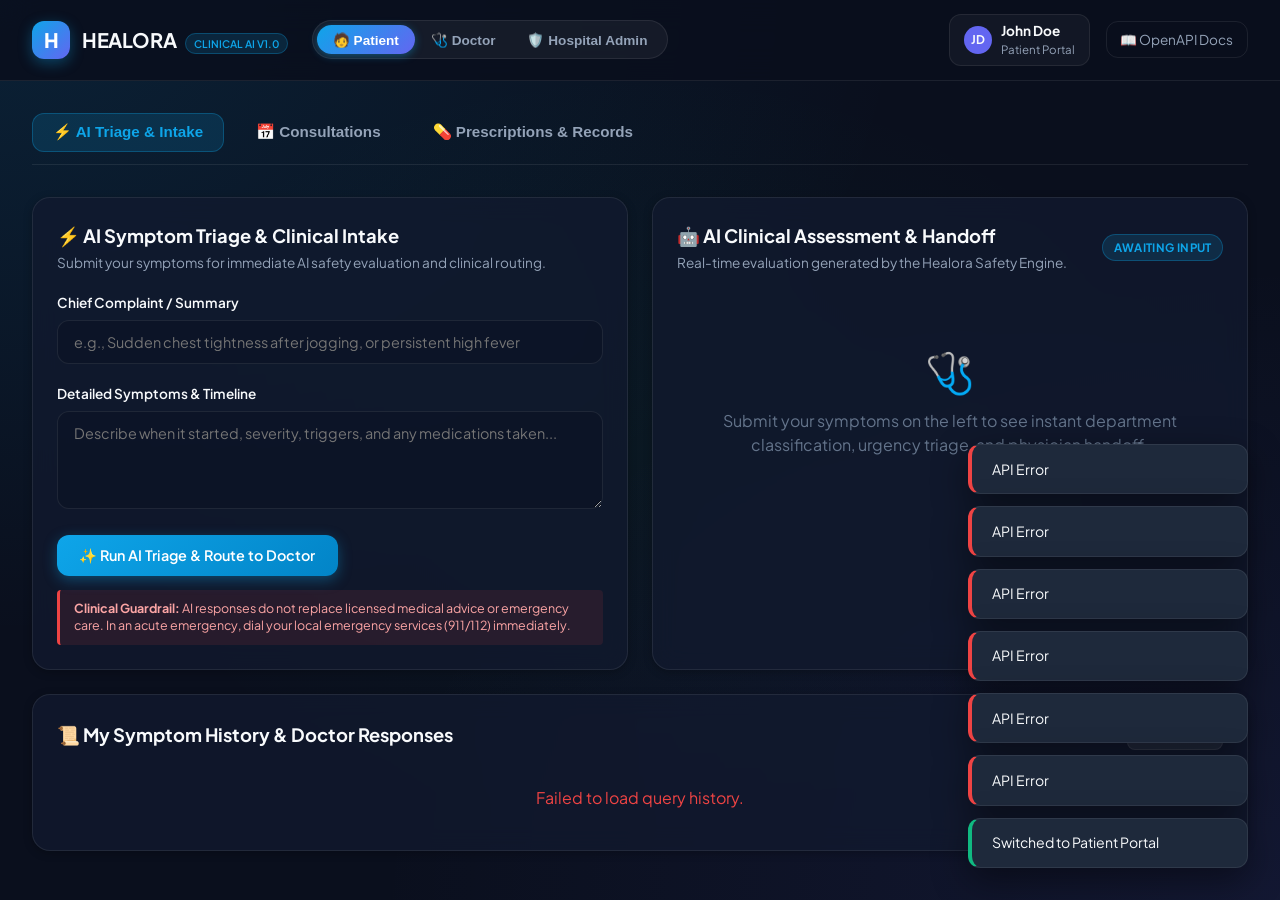
==== static/index.html @ 29dbfda2 "feat: complete Healora smart hospital platform with interactive web portal and test suite" ====
<!DOCTYPE html>
<html lang="en">
<head>
  <meta charset="UTF-8">
  <meta name="viewport" content="width=device-width, initial-scale=1.0">
  <title>HEALORA - Smart Hospital Communication & AI Clinical Workflows</title>
  <meta name="description" content="AI-assisted triage, doctor-in-the-loop workflows, appointments, and hospital communication platform.">
  
  <!-- Google Fonts -->
  <link rel="preconnect" href="https://fonts.googleapis.com">
  <link rel="preconnect" href="https://fonts.gstatic.com" crossorigin>
  <link href="https://fonts.googleapis.com/css2?family=Plus+Jakarta+Sans:wght@400;500;600;700;800&display=swap" rel="stylesheet">
  
  <link rel="stylesheet" href="/static/css/styles.css">
</head>
<body>

  <!-- Top Header Navigation -->
  <header class="app-header">
    <div style="display: flex; align-items: center; gap: 1.5rem;">
      <a href="/" class="brand" id="brand-logo">
        <div class="brand-icon">H</div>
        <div>
          <span class="brand-title">HEALORA</span>
          <span class="brand-badge">Clinical AI v1.0</span>
        </div>
      </a>
      
      <!-- Role Persona Switcher -->
      <div class="role-pills" id="role-selector-bar">
        <button class="role-pill active" id="btn-role-patient" onclick="switchPersona('PATIENT')">
          <span>🧑 Patient</span>
        </button>
        <button class="role-pill" id="btn-role-doctor" onclick="switchPersona('DOCTOR')">
          <span>🩺 Doctor</span>
        </button>
        <button class="role-pill" id="btn-role-admin" onclick="switchPersona('ADMIN')">
          <span>🛡️ Hospital Admin</span>
        </button>
      </div>
    </div>

    <div class="header-actions">
      <div class="user-badge" id="current-user-badge">
        <div class="user-avatar" id="user-avatar-initials">JD</div>
        <div>
          <div style="font-weight: 700; font-size: 0.85rem;" id="user-display-name">John Doe</div>
          <div style="font-size: 0.72rem; color: var(--text-muted);" id="user-display-role">Patient Portal</div>
        </div>
      </div>
      
      <a href="/docs" target="_blank" class="api-link" id="link-swagger-docs" title="Interactive Swagger API Documentation">
        <span>📖 OpenAPI Docs</span>
      </a>
    </div>
  </header>

  <!-- Main Container -->
  <main class="app-container">
    
    <!-- Navigation Tabs per Persona -->
    <nav class="portal-tabs" id="portal-tab-bar">
      <!-- Injected dynamically by JS -->
    </nav>

    <!-- ==================== VIEW 1: PATIENT PORTAL ==================== -->
    <section id="view-patient-portal">
      
      <!-- Tab Content: AI Triage & Symptom Checker -->
      <div id="patient-tab-triage" class="tab-pane">
        <div class="grid-2">
          
          <!-- Submit Symptom Query -->
          <div class="card">
            <div class="card-header">
              <div>
                <h2 class="card-title" id="triage-form-title">⚡ AI Symptom Triage & Clinical Intake</h2>
                <p class="card-subtitle">Submit your symptoms for immediate AI safety evaluation and clinical routing.</p>
              </div>
            </div>

            <form id="form-patient-triage" onsubmit="handleTriageSubmit(event)">
              <div class="form-group">
                <label class="form-label" for="input-query-title">Chief Complaint / Summary</label>
                <input type="text" id="input-query-title" class="form-input" placeholder="e.g., Sudden chest tightness after jogging, or persistent high fever" required>
              </div>

              <div class="form-group">
                <label class="form-label" for="input-query-desc">Detailed Symptoms & Timeline</label>
                <textarea id="input-query-desc" class="form-textarea" rows="4" placeholder="Describe when it started, severity, triggers, and any medications taken..." required></textarea>
              </div>

              <div style="display: flex; gap: 1rem; align-items: center; margin-top: 1rem;">
                <button type="submit" class="btn btn-primary" id="btn-submit-triage">
                  <span>✨ Run AI Triage & Route to Doctor</span>
                </button>
                <span id="triage-spinner" style="display: none; font-size: 0.85rem; color: var(--primary);">Analyzing symptoms...</span>
              </div>
            </form>

            <div class="disclaimer-banner">
              <strong>Clinical Guardrail:</strong> AI responses do not replace licensed medical advice or emergency care. In an acute emergency, dial your local emergency services (911/112) immediately.
            </div>
          </div>

          <!-- Live AI Assessment Card -->
          <div class="card" id="card-ai-assessment">
            <div class="card-header">
              <div>
                <h2 class="card-title">🤖 AI Clinical Assessment & Handoff</h2>
                <p class="card-subtitle">Real-time evaluation generated by the Healora Safety Engine.</p>
              </div>
              <span id="triage-urgency-badge" class="badge badge-medium">Awaiting Input</span>
            </div>

            <div id="ai-assessment-placeholder" style="text-align: center; padding: 3rem 1rem; color: var(--text-dim);">
              <div style="font-size: 2.5rem; margin-bottom: 0.5rem;">🩺</div>
              <p>Submit your symptoms on the left to see instant department classification, urgency triage, and physician handoff.</p>
            </div>

            <div id="ai-assessment-result" style="display: none;">
              <div class="ai-triage-box">
                <div class="ai-triage-header">
                  <div class="ai-tag">
                    <span>🛡️ AI Safety Protocol Verified</span>
                  </div>
                  <div id="routed-dept-pill" class="badge badge-medium">General Medicine</div>
                </div>
                <div class="ai-summary-content" id="ai-structured-summary"></div>
              </div>

              <div style="margin-top: 1.25rem;">
                <h4 style="font-size: 0.9rem; margin-bottom: 0.5rem; color: var(--text-muted);">Assigned Clinical Care Team:</h4>
                <div style="display: flex; align-items: center; gap: 0.75rem; background: rgba(255,255,255,0.03); padding: 0.75rem; border-radius: var(--radius-md); border: 1px solid var(--border-subtle);">
                  <div class="user-avatar" style="background: var(--primary);">DR</div>
                  <div>
                    <div style="font-weight: 700; font-size: 0.9rem;" id="assigned-doctor-name">Dr. Sarah Lin (Cardiology)</div>
                    <div style="font-size: 0.75rem; color: var(--emerald);">● Status: Triage Ticket Created & Assigned</div>
                  </div>
                </div>
              </div>
            </div>

          </div>

        </div>

        <!-- Previous Queries Stream -->
        <div class="card" style="margin-top: 1.5rem;">
          <div class="card-header">
            <h3 class="card-title">📜 My Symptom History & Doctor Responses</h3>
            <button class="btn btn-secondary btn-sm" onclick="loadPatientQueries()">🔄 Refresh</button>
          </div>
          <div class="stream-list" id="patient-queries-list">
            <div style="color: var(--text-dim); text-align: center; padding: 2rem;">Loading query history...</div>
          </div>
        </div>

      </div>

      <!-- Tab Content: Appointment Booking -->
      <div id="patient-tab-appointments" class="tab-pane" style="display: none;">
        <div class="grid-2">
          
          <!-- Book Appointment Form -->
          <div class="card">
            <div class="card-header">
              <div>
                <h2 class="card-title">📅 Schedule Consultation</h2>
                <p class="card-subtitle">Book verified clinical time with specialist doctors.</p>
              </div>
            </div>

            <form id="form-book-appointment" onsubmit="handleBookAppointment(event)">
              <div class="form-group">
                <label class="form-label" for="select-doctor">Select Specialist Doctor</label>
                <select id="select-doctor" class="form-select" required onchange="loadDoctorSlots()">
                  <option value="">Select Doctor...</option>
                </select>
              </div>

              <div class="form-group">
                <label class="form-label" for="input-appt-date">Appointment Date</label>
                <input type="date" id="input-appt-date" class="form-input" required onchange="loadDoctorSlots()">
              </div>

              <div class="form-group">
                <label class="form-label" for="select-slot">Available Time Slot</label>
                <select id="select-slot" class="form-select" required>
                  <option value="">Choose a date & doctor first</option>
                </select>
              </div>

              <div class="form-group">
                <label class="form-label" for="input-appt-reason">Reason for Visit</label>
                <input type="text" id="input-appt-reason" class="form-input" placeholder="e.g., Annual cardiology review or follow-up" required>
              </div>

              <button type="submit" class="btn btn-primary btn-block" id="btn-submit-appointment">
                <span>Confirm Appointment Booking</span>
              </button>
            </form>
          </div>

          <!-- Existing Appointments List -->
          <div class="card">
            <div class="card-header">
              <div>
                <h3 class="card-title">🗓️ Upcoming & Past Appointments</h3>
                <p class="card-subtitle">Real-time status tracking and conflict protection.</p>
              </div>
              <button class="btn btn-secondary btn-sm" onclick="loadAppointments()">🔄 Refresh</button>
            </div>
            <div class="stream-list" id="patient-appointments-list">
              <div style="color: var(--text-dim); text-align: center; padding: 2rem;">Loading appointments...</div>
            </div>
          </div>

        </div>
      </div>

      <!-- Tab Content: Prescriptions & Records -->
      <div id="patient-tab-records" class="tab-pane" style="display: none;">
        <div class="grid-2">
          
          <!-- Active Prescriptions -->
          <div class="card">
            <div class="card-header">
              <h3 class="card-title">💊 Active Prescriptions</h3>
              <button class="btn btn-secondary btn-sm" onclick="loadPatientPrescriptions()">🔄 Refresh</button>
            </div>
            <div class="stream-list" id="patient-prescriptions-list">
              <div style="color: var(--text-dim); text-align: center; padding: 2rem;">Loading prescriptions...</div>
            </div>
          </div>

          <!-- Medical Documents -->
          <div class="card">
            <div class="card-header">
              <div>
                <h3 class="card-title">📁 Medical Records & Lab Uploads</h3>
                <p class="card-subtitle">Encrypted health record repository.</p>
              </div>
            </div>
            
            <form id="form-upload-record" onsubmit="handleUploadRecord(event)" style="margin-bottom: 1.5rem;">
              <div class="form-group">
                <label class="form-label" for="input-record-title">Document Title</label>
                <input type="text" id="input-record-title" class="form-input" placeholder="e.g., Resting ECG Scan or Blood Report" required>
              </div>
              <div class="form-group">
                <label class="form-label" for="select-record-type">Record Category</label>
                <select id="select-record-type" class="form-select">
                  <option value="LAB_REPORT">Lab Report</option>
                  <option value="IMAGING">Imaging / X-Ray / Scan</option>
                  <option value="DISCHARGE_SUMMARY">Discharge Summary</option>
                  <option value="OTHER">Other Health Document</option>
                </select>
              </div>
              <div class="form-group">
                <label class="form-label" for="input-record-file">Select File (PDF, PNG, JPG)</label>
                <input type="file" id="input-record-file" class="form-input" required>
              </div>
              <button type="submit" class="btn btn-secondary btn-block" id="btn-upload-record">
                <span>⬆️ Upload Document</span>
              </button>
            </form>

            <div class="stream-list" id="patient-records-list">
              <div style="color: var(--text-dim); text-align: center; padding: 1rem;">No uploaded documents yet.</div>
            </div>
          </div>

        </div>
      </div>

    </section>

    <!-- ==================== VIEW 2: DOCTOR CLINICAL PORTAL ==================== -->
    <section id="view-doctor-portal" style="display: none;">
      
      <!-- Doctor Triage & Clinical Decisions -->
      <div id="doctor-tab-inbox" class="tab-pane">
        <div class="grid-2">
          
          <!-- Incoming Patient Queries Queue -->
          <div class="card">
            <div class="card-header">
              <div>
                <h2 class="card-title">📥 Clinical Triage Inbox</h2>
                <p class="card-subtitle">Patient queries auto-routed by the AI safety agent.</p>
              </div>
              <button class="btn btn-secondary btn-sm" onclick="loadDoctorInbox()">🔄 Refresh</button>
            </div>
            <div class="stream-list" id="doctor-inbox-list">
              <div style="color: var(--text-dim); text-align: center; padding: 2rem;">Loading triage queue...</div>
            </div>
          </div>

          <!-- Doctor Clinical Reply & Advice Form -->
          <div class="card" id="card-doctor-reply">
            <div class="card-header">
              <div>
                <h3 class="card-title">🩺 Doctor-in-the-Loop Clinical Response</h3>
                <p class="card-subtitle">Review AI structured summary and issue verified clinical guidance.</p>
              </div>
            </div>

            <div id="doctor-selected-query-info" style="margin-bottom: 1rem; background: rgba(255,255,255,0.03); padding: 1rem; border-radius: var(--radius-md); border: 1px solid var(--border-subtle);">
              <div style="color: var(--text-dim); font-size: 0.85rem;">Select a query from the left queue to respond.</div>
            </div>

            <form id="form-doctor-response" onsubmit="handleDoctorResponseSubmit(event)" style="display: none;">
              <input type="hidden" id="reply-query-id">

              <div class="form-group">
                <label class="form-label" for="input-doctor-reply-text">Physician Clinical Advice</label>
                <textarea id="input-doctor-reply-text" class="form-textarea" rows="4" placeholder="Enter clinical assessment, guidance, and warnings..." required></textarea>
              </div>

              <div class="form-group">
                <label class="form-label" for="input-doctor-recommendations">Recommendations & Next Steps</label>
                <input type="text" id="input-doctor-recommendations" class="form-input" placeholder="e.g., Avoid cardio exercises, monitor BP twice daily">
              </div>

              <button type="submit" class="btn btn-primary btn-block" id="btn-submit-doctor-reply">
                <span>✅ Sign & Send Verified Clinical Response</span>
              </button>
            </form>
          </div>

        </div>
      </div>

      <!-- Doctor Schedule Tab -->
      <div id="doctor-tab-schedule" class="tab-pane" style="display: none;">
        <div class="card">
          <div class="card-header">
            <div>
              <h2 class="card-title">🗓️ Clinical Appointment Schedule</h2>
              <p class="card-subtitle">Manage consultations, mark completed, or update notes.</p>
            </div>
            <button class="btn btn-secondary btn-sm" onclick="loadDoctorSchedule()">🔄 Refresh</button>
          </div>
          <div class="stream-list" id="doctor-schedule-list">
            <div style="color: var(--text-dim); text-align: center; padding: 2rem;">Loading schedule...</div>
          </div>
        </div>
      </div>

      <!-- Doctor Prescribe Tab -->
      <div id="doctor-tab-prescribe" class="tab-pane" style="display: none;">
        <div class="card" style="max-width: 800px; margin: 0 auto;">
          <div class="card-header">
            <div>
              <h2 class="card-title">✍️ Issue Digital Prescription</h2>
              <p class="card-subtitle">Create structured pharmacy prescription for a patient.</p>
            </div>
          </div>

          <form id="form-create-prescription" onsubmit="handleCreatePrescription(event)">
            <div class="grid-2">
              <div class="form-group">
                <label class="form-label" for="prescribe-patient-id">Patient Profile ID</label>
                <input type="number" id="prescribe-patient-id" class="form-input" value="1" required>
              </div>
              <div class="form-group">
                <label class="form-label" for="prescribe-diagnosis">Clinical Diagnosis</label>
                <input type="text" id="prescribe-diagnosis" class="form-input" placeholder="e.g., Hypertension Stage 1" required>
              </div>
            </div>

            <div style="margin: 1rem 0; border: 1px solid var(--border-subtle); border-radius: var(--radius-md); padding: 1rem; background: rgba(0,0,0,0.2);">
              <h4 style="font-size: 0.9rem; margin-bottom: 0.75rem; color: var(--primary);">Medication Item:</h4>
              <div class="grid-2">
                <div class="form-group">
                  <label class="form-label" for="med-name">Medication Name</label>
                  <input type="text" id="med-name" class="form-input" placeholder="e.g., Amlodipine" required>
                </div>
                <div class="form-group">
                  <label class="form-label" for="med-dosage">Dosage</label>
                  <input type="text" id="med-dosage" class="form-input" placeholder="e.g., 5mg" required>
                </div>
              </div>
              <div class="grid-2">
                <div class="form-group">
                  <label class="form-label" for="med-freq">Frequency</label>
                  <input type="text" id="med-freq" class="form-input" placeholder="e.g., Once daily in morning" required>
                </div>
                <div class="form-group">
                  <label class="form-label" for="med-duration">Duration</label>
                  <input type="text" id="med-duration" class="form-input" placeholder="e.g., 30 days" required>
                </div>
              </div>
            </div>

            <div class="form-group">
              <label class="form-label" for="prescribe-notes">Doctor Notes / Instructions</label>
              <textarea id="prescribe-notes" class="form-textarea" placeholder="Take with food. Follow up in 4 weeks."></textarea>
            </div>

            <button type="submit" class="btn btn-primary btn-block" id="btn-save-prescription">
              <span>💊 Issue & Dispatch Prescription</span>
            </button>
          </form>
        </div>
      </div>

    </section>

    <!-- ==================== VIEW 3: HOSPITAL ADMIN PORTAL ==================== -->
    <section id="view-admin-portal" style="display: none;">
      
      <!-- Metrics & Overview -->
      <div class="grid-4" style="margin-bottom: 1.5rem;">
        <div class="card stat-card">
          <div class="stat-icon" style="background: rgba(14, 165, 233, 0.15); color: var(--primary);">👥</div>
          <div>
            <div class="stat-value" id="stat-total-users">4</div>
            <div class="stat-label">Active Users</div>
          </div>
        </div>

        <div class="card stat-card">
          <div class="stat-icon" style="background: rgba(99, 102, 241, 0.15); color: var(--secondary);">🩺</div>
          <div>
            <div class="stat-value" id="stat-total-doctors">2</div>
            <div class="stat-label">Medical Specialists</div>
          </div>
        </div>

        <div class="card stat-card">
          <div class="stat-icon" style="background: rgba(16, 185, 129, 0.15); color: var(--emerald);">📅</div>
          <div>
            <div class="stat-value" id="stat-total-appts">1</div>
            <div class="stat-label">Consultations</div>
          </div>
        </div>

        <div class="card stat-card">
          <div class="stat-icon" style="background: rgba(245, 158, 11, 0.15); color: var(--amber);">⚡</div>
          <div>
            <div class="stat-value" id="stat-total-queries">1</div>
            <div class="stat-label">Triage Cases</div>
          </div>
        </div>
      </div>

      <!-- Live Clinical Governance & Audit Logs -->
      <div class="card">
        <div class="card-header">
          <div>
            <h2 class="card-title">🛡️ Clinical Governance & Audit Trail</h2>
            <p class="card-subtitle">HIPAA-compliant immutable action logging across users, appointments, and records.</p>
          </div>
          <button class="btn btn-secondary btn-sm" onclick="loadAuditLogs()">🔄 Refresh Logs</button>
        </div>

        <div style="overflow-x: auto;">
          <table style="width: 100%; border-collapse: collapse; font-size: 0.85rem; text-align: left;" id="table-audit-logs">
            <thead>
              <tr style="border-bottom: 1px solid var(--border-subtle); color: var(--text-muted);">
                <th style="padding: 0.75rem 1rem;">Timestamp</th>
                <th style="padding: 0.75rem 1rem;">Action</th>
                <th style="padding: 0.75rem 1rem;">Resource</th>
                <th style="padding: 0.75rem 1rem;">User ID</th>
                <th style="padding: 0.75rem 1rem;">Details</th>
              </tr>
            </thead>
            <tbody id="tbody-audit-logs">
              <tr>
                <td colspan="5" style="text-align: center; padding: 2rem; color: var(--text-dim);">Loading audit trail...</td>
              </tr>
            </tbody>
          </table>
        </div>
      </div>

    </section>

  </main>

  <!-- Notifications & Toast Alerts -->
  <div id="toast-container"></div>

  <!-- Application JS -->
  <script src="/static/js/app.js"></script>
</body>
</html>
---- static/css/styles.css ----
:root {
  --font-main: 'Plus Jakarta Sans', -apple-system, BlinkMacSystemFont, 'Segoe UI', Roboto, sans-serif;
  
  /* Color Palette */
  --bg-dark: #0a0f1d;
  --bg-card: rgba(18, 26, 47, 0.75);
  --bg-card-hover: rgba(28, 38, 66, 0.85);
  --bg-input: rgba(13, 20, 38, 0.8);
  --border-subtle: rgba(255, 255, 255, 0.08);
  --border-glow: rgba(14, 165, 233, 0.3);
  
  --primary: #0ea5e9;
  --primary-hover: #0284c7;
  --primary-light: rgba(14, 165, 233, 0.15);
  --secondary: #6366f1;
  --secondary-hover: #4f46e5;
  
  --emerald: #10b981;
  --emerald-bg: rgba(16, 185, 129, 0.12);
  --amber: #f59e0b;
  --amber-bg: rgba(245, 158, 11, 0.12);
  --rose: #ef4444;
  --rose-bg: rgba(239, 68, 68, 0.15);
  --purple: #a855f7;
  --purple-bg: rgba(168, 85, 247, 0.12);
  
  --text-main: #f8fafc;
  --text-muted: #94a3b8;
  --text-dim: #64748b;
  
  --shadow-sm: 0 2px 8px rgba(0, 0, 0, 0.25);
  --shadow-lg: 0 12px 36px rgba(0, 0, 0, 0.45);
  --radius-sm: 8px;
  --radius-md: 12px;
  --radius-lg: 18px;
  --radius-xl: 24px;
}

* {
  margin: 0;
  padding: 0;
  box-sizing: border-box;
}

body {
  font-family: var(--font-main);
  background-color: var(--bg-dark);
  color: var(--text-main);
  line-height: 1.5;
  min-height: 100vh;
  background-image: 
    radial-gradient(at 0% 0%, rgba(14, 165, 233, 0.12) 0px, transparent 50%),
    radial-gradient(at 100% 100%, rgba(99, 102, 241, 0.1) 0px, transparent 50%),
    radial-gradient(at 50% 50%, rgba(16, 185, 129, 0.05) 0px, transparent 60%);
  background-attachment: fixed;
  overflow-x: hidden;
}

/* Scrollbar */
::-webkit-scrollbar {
  width: 8px;
  height: 8px;
}
::-webkit-scrollbar-track {
  background: rgba(10, 15, 29, 0.7);
}
::-webkit-scrollbar-thumb {
  background: rgba(255, 255, 255, 0.15);
  border-radius: 4px;
}
::-webkit-scrollbar-thumb:hover {
  background: rgba(14, 165, 233, 0.4);
}

/* Header & Nav */
header.app-header {
  position: sticky;
  top: 0;
  z-index: 100;
  backdrop-filter: blur(16px);
  background: rgba(10, 15, 29, 0.85);
  border-bottom: 1px solid var(--border-subtle);
  padding: 0.85rem 2rem;
  display: flex;
  align-items: center;
  justify-content: space-between;
}

.brand {
  display: flex;
  align-items: center;
  gap: 0.75rem;
  text-decoration: none;
  color: var(--text-main);
}

.brand-icon {
  width: 38px;
  height: 38px;
  background: linear-gradient(135deg, var(--primary), var(--secondary));
  border-radius: var(--radius-md);
  display: flex;
  align-items: center;
  justify-content: center;
  font-weight: 800;
  font-size: 1.25rem;
  color: white;
  box-shadow: 0 4px 14px rgba(14, 165, 233, 0.35);
}

.brand-title {
  font-size: 1.25rem;
  font-weight: 700;
  letter-spacing: -0.02em;
}

.brand-badge {
  font-size: 0.65rem;
  font-weight: 600;
  text-transform: uppercase;
  padding: 0.2rem 0.5rem;
  background: var(--primary-light);
  color: var(--primary);
  border: 1px solid var(--border-glow);
  border-radius: 9999px;
  margin-left: 0.35rem;
}

.header-actions {
  display: flex;
  align-items: center;
  gap: 1rem;
}

/* Role Selector Pills */
.role-pills {
  display: flex;
  background: rgba(255, 255, 255, 0.05);
  border: 1px solid var(--border-subtle);
  border-radius: 9999px;
  padding: 0.25rem;
}

.role-pill {
  padding: 0.4rem 1rem;
  border-radius: 9999px;
  border: none;
  background: transparent;
  color: var(--text-muted);
  font-size: 0.85rem;
  font-weight: 600;
  cursor: pointer;
  transition: all 0.2s ease;
  display: flex;
  align-items: center;
  gap: 0.4rem;
}

.role-pill.active {
  background: linear-gradient(135deg, var(--primary), var(--secondary));
  color: #fff;
  box-shadow: 0 2px 8px rgba(14, 165, 233, 0.4);
}

.role-pill:hover:not(.active) {
  color: var(--text-main);
  background: rgba(255, 255, 255, 0.04);
}

.user-badge {
  display: flex;
  align-items: center;
  gap: 0.6rem;
  padding: 0.4rem 0.85rem;
  background: rgba(255, 255, 255, 0.04);
  border: 1px solid var(--border-subtle);
  border-radius: var(--radius-md);
  font-size: 0.85rem;
}

.user-avatar {
  width: 28px;
  height: 28px;
  border-radius: 50%;
  background: var(--secondary);
  display: flex;
  align-items: center;
  justify-content: center;
  font-size: 0.75rem;
  font-weight: 700;
}

.api-link {
  color: var(--text-muted);
  font-size: 0.85rem;
  text-decoration: none;
  display: flex;
  align-items: center;
  gap: 0.35rem;
  padding: 0.45rem 0.85rem;
  border-radius: var(--radius-md);
  border: 1px solid var(--border-subtle);
  transition: all 0.2s;
}
.api-link:hover {
  color: var(--primary);
  border-color: var(--primary);
}

/* Layout Container */
.app-container {
  max-width: 1360px;
  margin: 0 auto;
  padding: 2rem;
}

/* Sub-nav Tabs */
.portal-tabs {
  display: flex;
  gap: 0.75rem;
  margin-bottom: 2rem;
  border-bottom: 1px solid var(--border-subtle);
  padding-bottom: 0.75rem;
  overflow-x: auto;
}

.portal-tab {
  background: transparent;
  border: none;
  color: var(--text-muted);
  font-size: 0.95rem;
  font-weight: 600;
  padding: 0.6rem 1.25rem;
  border-radius: var(--radius-md);
  cursor: pointer;
  transition: all 0.2s;
  display: flex;
  align-items: center;
  gap: 0.5rem;
  white-space: nowrap;
}

.portal-tab:hover {
  color: var(--text-main);
  background: rgba(255, 255, 255, 0.04);
}

.portal-tab.active {
  color: var(--primary);
  background: var(--primary-light);
  border: 1px solid var(--border-glow);
}

/* Grid & Cards */
.grid-2 {
  display: grid;
  grid-template-columns: 1fr 1fr;
  gap: 1.5rem;
}

.grid-3 {
  display: grid;
  grid-template-columns: repeat(3, 1fr);
  gap: 1.5rem;
}

.grid-4 {
  display: grid;
  grid-template-columns: repeat(4, 1fr);
  gap: 1.25rem;
}

@media (max-width: 1024px) {
  .grid-2, .grid-3, .grid-4 {
    grid-template-columns: 1fr;
  }
}

.card {
  background: var(--bg-card);
  backdrop-filter: blur(12px);
  border: 1px solid var(--border-subtle);
  border-radius: var(--radius-lg);
  padding: 1.5rem;
  box-shadow: var(--shadow-sm);
  transition: border-color 0.2s, transform 0.2s;
}

.card:hover {
  border-color: rgba(255, 255, 255, 0.15);
}

.card-header {
  display: flex;
  align-items: center;
  justify-content: space-between;
  margin-bottom: 1.25rem;
}

.card-title {
  font-size: 1.15rem;
  font-weight: 700;
  display: flex;
  align-items: center;
  gap: 0.6rem;
}

.card-subtitle {
  font-size: 0.85rem;
  color: var(--text-muted);
  margin-top: 0.2rem;
}

/* Stat Cards */
.stat-card {
  padding: 1.25rem;
  display: flex;
  align-items: center;
  gap: 1.2rem;
}

.stat-icon {
  width: 50px;
  height: 50px;
  border-radius: var(--radius-md);
  display: flex;
  align-items: center;
  justify-content: center;
  font-size: 1.5rem;
}

.stat-value {
  font-size: 1.75rem;
  font-weight: 800;
  line-height: 1.1;
}

.stat-label {
  font-size: 0.82rem;
  color: var(--text-muted);
  margin-top: 0.2rem;
}

/* Form Controls */
.form-group {
  margin-bottom: 1.25rem;
}

.form-label {
  display: block;
  font-size: 0.85rem;
  font-weight: 600;
  margin-bottom: 0.4rem;
  color: var(--text-main);
}

.form-input, .form-select, .form-textarea {
  width: 100%;
  padding: 0.75rem 1rem;
  background: var(--bg-input);
  border: 1px solid var(--border-subtle);
  border-radius: var(--radius-md);
  color: var(--text-main);
  font-family: inherit;
  font-size: 0.9rem;
  outline: none;
  transition: border-color 0.2s, box-shadow 0.2s;
}

.form-input:focus, .form-select:focus, .form-textarea:focus {
  border-color: var(--primary);
  box-shadow: 0 0 0 3px var(--primary-light);
}

.form-textarea {
  resize: vertical;
  min-height: 90px;
}

/* Buttons */
.btn {
  display: inline-flex;
  align-items: center;
  justify-content: center;
  gap: 0.5rem;
  padding: 0.7rem 1.4rem;
  font-family: inherit;
  font-size: 0.9rem;
  font-weight: 600;
  border-radius: var(--radius-md);
  border: none;
  cursor: pointer;
  transition: all 0.2s;
  text-decoration: none;
}

.btn-primary {
  background: linear-gradient(135deg, var(--primary), var(--primary-hover));
  color: white;
  box-shadow: 0 4px 14px rgba(14, 165, 233, 0.35);
}
.btn-primary:hover {
  background: var(--primary-hover);
  transform: translateY(-1px);
}

.btn-secondary {
  background: rgba(255, 255, 255, 0.08);
  color: var(--text-main);
  border: 1px solid var(--border-subtle);
}
.btn-secondary:hover {
  background: rgba(255, 255, 255, 0.12);
}

.btn-danger {
  background: var(--rose-bg);
  color: var(--rose);
  border: 1px solid rgba(239, 68, 68, 0.3);
}
.btn-danger:hover {
  background: var(--rose);
  color: white;
}

.btn-sm {
  padding: 0.4rem 0.85rem;
  font-size: 0.8rem;
  border-radius: var(--radius-sm);
}

.btn-block {
  width: 100%;
}

/* Badges */
.badge {
  display: inline-flex;
  align-items: center;
  gap: 0.35rem;
  padding: 0.25rem 0.65rem;
  font-size: 0.72rem;
  font-weight: 700;
  border-radius: 9999px;
  text-transform: uppercase;
  letter-spacing: 0.03em;
}

.badge-emergency {
  background: var(--rose-bg);
  color: #ff6b6b;
  border: 1px solid rgba(239, 68, 68, 0.4);
  animation: pulse-red 2s infinite;
}

@keyframes pulse-red {
  0% { box-shadow: 0 0 0 0 rgba(239, 68, 68, 0.4); }
  70% { box-shadow: 0 0 0 8px rgba(239, 68, 68, 0); }
  100% { box-shadow: 0 0 0 0 rgba(239, 68, 68, 0); }
}

.badge-high {
  background: var(--amber-bg);
  color: var(--amber);
  border: 1px solid rgba(245, 158, 11, 0.3);
}

.badge-medium {
  background: var(--primary-light);
  color: var(--primary);
  border: 1px solid var(--border-glow);
}

.badge-low {
  background: rgba(255, 255, 255, 0.08);
  color: var(--text-muted);
}

.badge-success {
  background: var(--emerald-bg);
  color: var(--emerald);
  border: 1px solid rgba(16, 185, 129, 0.3);
}

/* List Items / Stream */
.stream-list {
  display: flex;
  flex-direction: column;
  gap: 0.85rem;
}

.stream-item {
  background: rgba(255, 255, 255, 0.02);
  border: 1px solid var(--border-subtle);
  border-radius: var(--radius-md);
  padding: 1rem;
  transition: all 0.2s;
}

.stream-item:hover {
  background: rgba(255, 255, 255, 0.04);
  border-color: rgba(255, 255, 255, 0.12);
}

.stream-header {
  display: flex;
  align-items: center;
  justify-content: space-between;
  margin-bottom: 0.4rem;
}

.stream-title {
  font-size: 0.95rem;
  font-weight: 700;
  color: var(--text-main);
}

.stream-desc {
  font-size: 0.85rem;
  color: var(--text-muted);
}

.stream-meta {
  display: flex;
  align-items: center;
  gap: 1rem;
  margin-top: 0.6rem;
  font-size: 0.78rem;
  color: var(--text-dim);
}

/* Clinical AI Triage Box */
.ai-triage-box {
  background: linear-gradient(145deg, rgba(14, 165, 233, 0.08), rgba(99, 102, 241, 0.06));
  border: 1px solid var(--border-glow);
  border-radius: var(--radius-lg);
  padding: 1.25rem;
  margin-top: 1rem;
}

.ai-triage-header {
  display: flex;
  align-items: center;
  justify-content: space-between;
  margin-bottom: 0.85rem;
}

.ai-tag {
  display: inline-flex;
  align-items: center;
  gap: 0.4rem;
  font-size: 0.8rem;
  font-weight: 700;
  color: var(--primary);
}

.ai-summary-content {
  font-size: 0.88rem;
  line-height: 1.6;
  white-space: pre-line;
  color: #e2e8f0;
  background: rgba(0, 0, 0, 0.25);
  padding: 0.85rem 1rem;
  border-radius: var(--radius-md);
  border: 1px solid rgba(255, 255, 255, 0.05);
}

.disclaimer-banner {
  margin-top: 0.85rem;
  padding: 0.65rem 0.85rem;
  background: rgba(239, 68, 68, 0.1);
  border-left: 3px solid var(--rose);
  border-radius: 4px;
  font-size: 0.78rem;
  color: #fca5a5;
  line-height: 1.4;
}

/* Toast Container */
#toast-container {
  position: fixed;
  bottom: 2rem;
  right: 2rem;
  z-index: 9999;
  display: flex;
  flex-direction: column;
  gap: 0.75rem;
}

.toast {
  background: #1e293b;
  border: 1px solid var(--border-subtle);
  border-left: 4px solid var(--primary);
  border-radius: var(--radius-md);
  padding: 0.85rem 1.25rem;
  min-width: 280px;
  max-width: 420px;
  box-shadow: var(--shadow-lg);
  animation: slideIn 0.3s cubic-bezier(0.16, 1, 0.3, 1);
  color: var(--text-main);
  font-size: 0.88rem;
}

.toast.success { border-left-color: var(--emerald); }
.toast.error { border-left-color: var(--rose); }
.toast.warning { border-left-color: var(--amber); }

@keyframes slideIn {
  from { transform: translateX(100%); opacity: 0; }
  to { transform: translateX(0); opacity: 1; }
}

/* Modal */
.modal-overlay {
  position: fixed;
  inset: 0;
  background: rgba(0, 0, 0, 0.7);
  backdrop-filter: blur(8px);
  display: flex;
  align-items: center;
  justify-content: center;
  z-index: 1000;
  opacity: 0;
  pointer-events: none;
  transition: opacity 0.2s ease;
}

.modal-overlay.open {
  opacity: 1;
  pointer-events: auto;
}

.modal-card {
  background: #111827;
  border: 1px solid var(--border-subtle);
  border-radius: var(--radius-xl);
  width: 90%;
  max-width: 580px;
  max-height: 90vh;
  overflow-y: auto;
  padding: 2rem;
  box-shadow: var(--shadow-lg);
  transform: translateY(20px);
  transition: transform 0.25s ease;
}

.modal-overlay.open .modal-card {
  transform: translateY(0);
}
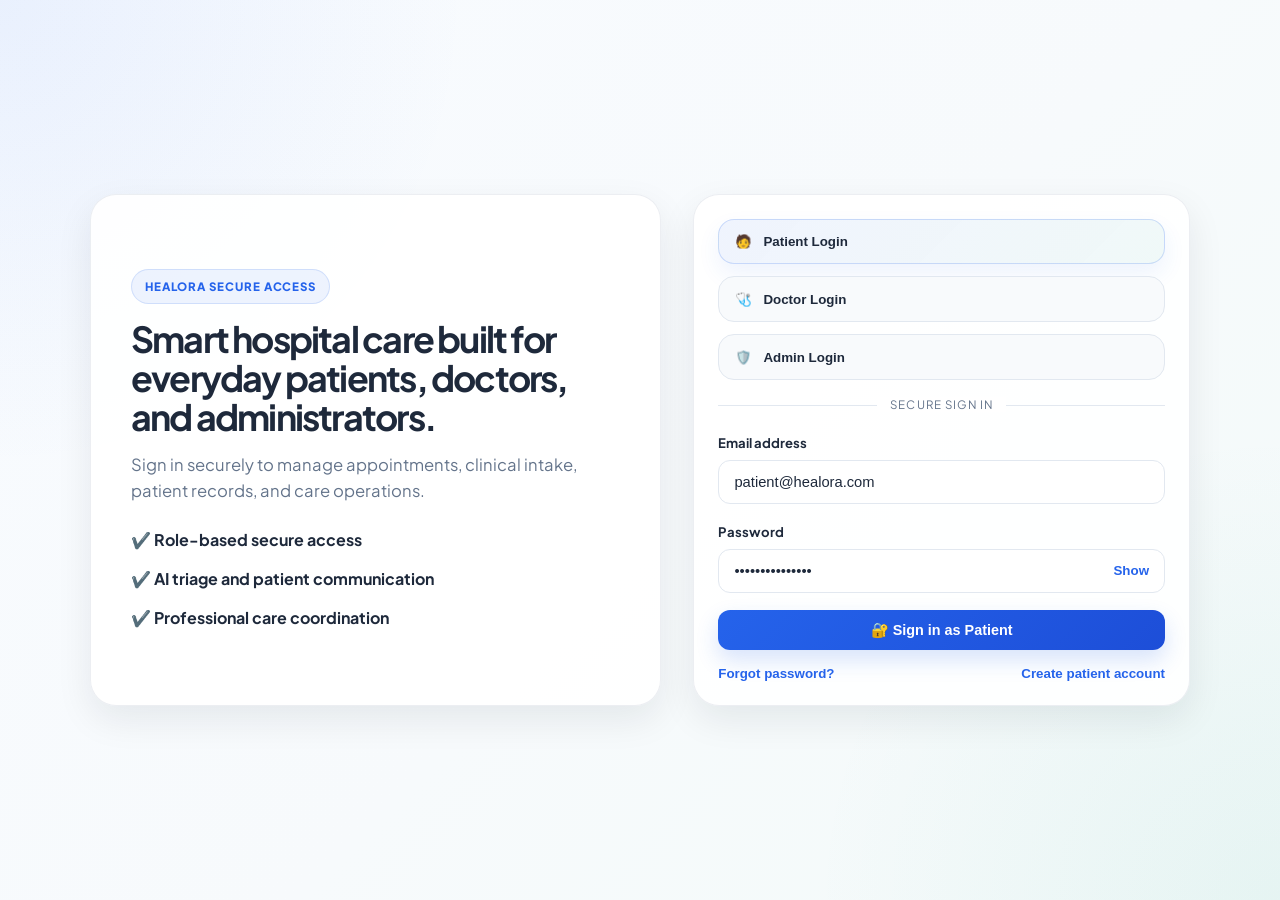
==== commit 28295317: "Redesign Healora clinical white theme" ====
--- a/static/index.html
+++ b/static/index.html
@@ -15,48 +15,143 @@
 </head>
 <body>
 
-  <!-- Top Header Navigation -->
-  <header class="app-header">
-    <div style="display: flex; align-items: center; gap: 1.5rem;">
-      <a href="/" class="brand" id="brand-logo">
-        <div class="brand-icon">H</div>
-        <div>
-          <span class="brand-title">HEALORA</span>
-          <span class="brand-badge">Clinical AI v1.0</span>
-        </div>
-      </a>
-      
-      <!-- Role Persona Switcher -->
-      <div class="role-pills" id="role-selector-bar">
-        <button class="role-pill active" id="btn-role-patient" onclick="switchPersona('PATIENT')">
-          <span>🧑 Patient</span>
-        </button>
-        <button class="role-pill" id="btn-role-doctor" onclick="switchPersona('DOCTOR')">
-          <span>🩺 Doctor</span>
-        </button>
-        <button class="role-pill" id="btn-role-admin" onclick="switchPersona('ADMIN')">
-          <span>🛡️ Hospital Admin</span>
-        </button>
+  <div id="auth-screen" class="auth-page">
+    <div class="auth-shell">
+      <div class="auth-hero">
+        <div class="auth-badge">HEALORA Secure Access</div>
+        <h1>Smart hospital care built for everyday patients, doctors, and administrators.</h1>
+        <p>Sign in securely to manage appointments, clinical intake, patient records, and care operations.</p>
+
+        <ul class="auth-feature-list">
+          <li>✔️ Role-based secure access</li>
+          <li>✔️ AI triage and patient communication</li>
+          <li>✔️ Professional care coordination</li>
+        </ul>
+      </div>
+
+      <div class="auth-card">
+        <div class="auth-role-grid">
+          <button class="auth-role active" type="button" data-role="PATIENT">
+            <span>🧑</span>
+            <span>Patient Login</span>
+          </button>
+          <button class="auth-role" type="button" data-role="DOCTOR">
+            <span>🩺</span>
+            <span>Doctor Login</span>
+          </button>
+          <button class="auth-role" type="button" data-role="ADMIN">
+            <span>🛡️</span>
+            <span>Admin Login</span>
+          </button>
+        </div>
+
+        <div class="auth-divider"><span>Secure sign in</span></div>
+
+        <form id="form-role-login" novalidate>
+          <div id="auth-message" class="auth-message" aria-live="polite"></div>
+
+          <div class="form-group">
+            <label class="form-label" for="login-email">Email address</label>
+            <input type="email" id="login-email" class="form-input" placeholder="name@healora.com" autocomplete="email" required>
+          </div>
+
+          <div class="form-group">
+            <label class="form-label" for="login-password">Password</label>
+            <div class="password-field">
+              <input type="password" id="login-password" class="form-input" placeholder="Enter your password" autocomplete="current-password" required>
+              <button type="button" class="password-toggle" id="btn-toggle-password" aria-label="Show or hide password">Show</button>
+            </div>
+          </div>
+
+          <button type="submit" class="btn btn-primary btn-block" id="btn-login-role">
+            <span>🔐 Sign in</span>
+          </button>
+
+          <div class="auth-links">
+            <button type="button" class="text-button" id="btn-forgot-password">Forgot password?</button>
+            <button type="button" class="text-button" id="btn-create-account">Create patient account</button>
+          </div>
+        </form>
+
+        <form id="form-role-register" class="hidden" novalidate>
+          <div class="form-group">
+            <label class="form-label" for="register-full-name">Full name</label>
+            <input type="text" id="register-full-name" class="form-input" placeholder="Your full name" required>
+          </div>
+
+          <div class="form-group">
+            <label class="form-label" for="register-email">Email address</label>
+            <input type="email" id="register-email" class="form-input" placeholder="you@example.com" required>
+          </div>
+
+          <div class="form-group">
+            <label class="form-label" for="register-phone">Phone number</label>
+            <input type="tel" id="register-phone" class="form-input" placeholder="+1 555 123 4567" required>
+          </div>
+
+          <div class="form-group">
+            <label class="form-label" for="register-password">Password</label>
+            <input type="password" id="register-password" class="form-input" placeholder="Create a secure password" required>
+          </div>
+
+          <button type="submit" class="btn btn-primary btn-block">
+            <span>✅ Create account</span>
+          </button>
+
+          <div class="auth-links">
+            <button type="button" class="text-button" id="btn-back-to-login">Back to login</button>
+          </div>
+        </form>
       </div>
     </div>
-
-    <div class="header-actions">
-      <div class="user-badge" id="current-user-badge">
-        <div class="user-avatar" id="user-avatar-initials">JD</div>
-        <div>
-          <div style="font-weight: 700; font-size: 0.85rem;" id="user-display-name">John Doe</div>
-          <div style="font-size: 0.72rem; color: var(--text-muted);" id="user-display-role">Patient Portal</div>
-        </div>
-      </div>
-      
-      <a href="/docs" target="_blank" class="api-link" id="link-swagger-docs" title="Interactive Swagger API Documentation">
-        <span>📖 OpenAPI Docs</span>
-      </a>
-    </div>
-  </header>
-
-  <!-- Main Container -->
-  <main class="app-container">
+  </div>
+
+  <div id="app-shell" class="hidden">
+    <!-- Top Header Navigation -->
+    <header class="app-header">
+      <div style="display: flex; align-items: center; gap: 1.5rem;">
+        <a href="/" class="brand" id="brand-logo">
+          <div class="brand-icon">H</div>
+          <div>
+            <span class="brand-title">HEALORA</span>
+            <span class="brand-badge">Clinical AI v1.0</span>
+          </div>
+        </a>
+        
+        <!-- Role Persona Switcher -->
+        <div class="role-pills" id="role-selector-bar">
+          <button class="role-pill active" id="btn-role-patient" onclick="switchPersona('PATIENT')">
+            <span>🧑 Patient</span>
+          </button>
+          <button class="role-pill" id="btn-role-doctor" onclick="switchPersona('DOCTOR')">
+            <span>🩺 Doctor</span>
+          </button>
+          <button class="role-pill" id="btn-role-admin" onclick="switchPersona('ADMIN')">
+            <span>🛡️ Hospital Admin</span>
+          </button>
+        </div>
+      </div>
+
+      <div class="header-actions">
+        <div class="user-badge" id="current-user-badge">
+          <div class="user-avatar" id="user-avatar-initials">JD</div>
+          <div>
+            <div style="font-weight: 700; font-size: 0.85rem;" id="user-display-name">John Doe</div>
+            <div style="font-size: 0.72rem; color: var(--text-muted);" id="user-display-role">Patient Portal</div>
+          </div>
+        </div>
+
+        <button type="button" class="btn btn-secondary btn-sm" id="btn-open-settings">⚙️ Settings</button>
+        <button type="button" class="btn btn-secondary btn-sm" id="btn-logout">Logout</button>
+        
+        <a href="/docs" target="_blank" class="api-link" id="link-swagger-docs" title="Interactive Swagger API Documentation">
+          <span>📖 OpenAPI Docs</span>
+        </a>
+      </div>
+    </header>
+
+    <!-- Main Container -->
+    <main class="app-container">
     
     <!-- Navigation Tabs per Persona -->
     <nav class="portal-tabs" id="portal-tab-bar">
@@ -480,6 +575,29 @@
 
   </main>
 
+  </div>
+
+  <div id="access-denied-view" class="access-denied hidden">
+    <div class="access-denied-card">
+      <div class="access-denied-icon">🔒</div>
+      <h2>Access denied</h2>
+      <p id="access-denied-message">This account is not authorized to open this workspace.</p>
+      <button type="button" class="btn btn-primary" id="btn-return-login">Return to secure login</button>
+    </div>
+  </div>
+
+  <aside id="settings-panel" class="settings-panel hidden" aria-label="User settings">
+    <div class="settings-header">
+      <div>
+        <div class="settings-eyebrow">Account preferences</div>
+        <h3 id="settings-role-title">User Settings</h3>
+      </div>
+      <button type="button" class="icon-button" id="btn-close-settings" aria-label="Close settings">✕</button>
+    </div>
+
+    <div id="settings-content" class="settings-content"></div>
+  </aside>
+
   <!-- Notifications & Toast Alerts -->
   <div id="toast-container"></div>
 
--- a/static/css/styles.css
+++ b/static/css/styles.css
@@ -1,39 +1,41 @@
 :root {
   --font-main: 'Plus Jakarta Sans', -apple-system, BlinkMacSystemFont, 'Segoe UI', Roboto, sans-serif;
-  
-  /* Color Palette */
-  --bg-dark: #0a0f1d;
-  --bg-card: rgba(18, 26, 47, 0.75);
-  --bg-card-hover: rgba(28, 38, 66, 0.85);
-  --bg-input: rgba(13, 20, 38, 0.8);
-  --border-subtle: rgba(255, 255, 255, 0.08);
-  --border-glow: rgba(14, 165, 233, 0.3);
-  
-  --primary: #0ea5e9;
-  --primary-hover: #0284c7;
-  --primary-light: rgba(14, 165, 233, 0.15);
-  --secondary: #6366f1;
-  --secondary-hover: #4f46e5;
-  
-  --emerald: #10b981;
-  --emerald-bg: rgba(16, 185, 129, 0.12);
-  --amber: #f59e0b;
-  --amber-bg: rgba(245, 158, 11, 0.12);
-  --rose: #ef4444;
-  --rose-bg: rgba(239, 68, 68, 0.15);
-  --purple: #a855f7;
-  --purple-bg: rgba(168, 85, 247, 0.12);
-  
-  --text-main: #f8fafc;
-  --text-muted: #94a3b8;
-  --text-dim: #64748b;
-  
-  --shadow-sm: 0 2px 8px rgba(0, 0, 0, 0.25);
-  --shadow-lg: 0 12px 36px rgba(0, 0, 0, 0.45);
-  --radius-sm: 8px;
-  --radius-md: 12px;
-  --radius-lg: 18px;
-  --radius-xl: 24px;
+
+  --bg-page: #f8fafc;
+  --bg-panel: #ffffff;
+  --bg-panel-alt: #f8fafc;
+  --bg-soft: #f1f5f9;
+  --bg-input: #ffffff;
+
+  --primary: #2563eb;
+  --primary-hover: #1d4ed8;
+  --primary-light: rgba(37, 99, 235, 0.08);
+  --secondary: #0d9488;
+  --secondary-hover: #0f766e;
+
+  --success: #16a34a;
+  --success-soft: rgba(22, 163, 74, 0.08);
+  --warning: #d97706;
+  --warning-soft: rgba(217, 119, 6, 0.08);
+  --error: #dc2626;
+  --error-soft: rgba(220, 38, 38, 0.08);
+
+  --text-main: #1e293b;
+  --text-muted: #64748b;
+  --text-dim: #475569;
+  --text-inverse: #ffffff;
+
+  --border-soft: #e2e8f0;
+  --border-strong: #cbd5e1;
+
+  --shadow-sm: 0 8px 24px rgba(15, 23, 42, 0.04);
+  --shadow-md: 0 14px 36px rgba(15, 23, 42, 0.08);
+  --shadow-lg: 0 24px 50px rgba(15, 23, 42, 0.12);
+
+  --radius-sm: 10px;
+  --radius-md: 14px;
+  --radius-lg: 20px;
+  --radius-xl: 26px;
 }
 
 * {
@@ -44,32 +46,31 @@
 
 body {
   font-family: var(--font-main);
-  background-color: var(--bg-dark);
-  color: var(--text-main);
-  line-height: 1.5;
+  background: var(--bg-page);
+  color: var(--text-main);
+  line-height: 1.55;
   min-height: 100vh;
-  background-image: 
-    radial-gradient(at 0% 0%, rgba(14, 165, 233, 0.12) 0px, transparent 50%),
-    radial-gradient(at 100% 100%, rgba(99, 102, 241, 0.1) 0px, transparent 50%),
-    radial-gradient(at 50% 50%, rgba(16, 185, 129, 0.05) 0px, transparent 60%);
-  background-attachment: fixed;
   overflow-x: hidden;
+}
+
+::selection {
+  background: rgba(37, 99, 235, 0.12);
 }
 
 /* Scrollbar */
 ::-webkit-scrollbar {
-  width: 8px;
-  height: 8px;
+  width: 10px;
+  height: 10px;
 }
 ::-webkit-scrollbar-track {
-  background: rgba(10, 15, 29, 0.7);
+  background: #f1f5f9;
 }
 ::-webkit-scrollbar-thumb {
-  background: rgba(255, 255, 255, 0.15);
-  border-radius: 4px;
+  background: #cbd5e1;
+  border-radius: 999px;
 }
 ::-webkit-scrollbar-thumb:hover {
-  background: rgba(14, 165, 233, 0.4);
+  background: #94a3b8;
 }
 
 /* Header & Nav */
@@ -77,10 +78,10 @@
   position: sticky;
   top: 0;
   z-index: 100;
-  backdrop-filter: blur(16px);
-  background: rgba(10, 15, 29, 0.85);
-  border-bottom: 1px solid var(--border-subtle);
-  padding: 0.85rem 2rem;
+  background: rgba(255, 255, 255, 0.96);
+  border-bottom: 1px solid var(--border-soft);
+  backdrop-filter: blur(12px);
+  padding: 0.9rem 2rem;
   display: flex;
   align-items: center;
   justify-content: space-between;
@@ -98,283 +99,286 @@
   width: 38px;
   height: 38px;
   background: linear-gradient(135deg, var(--primary), var(--secondary));
-  border-radius: var(--radius-md);
+  border-radius: 12px;
   display: flex;
   align-items: center;
   justify-content: center;
-  font-weight: 800;
-  font-size: 1.25rem;
-  color: white;
-  box-shadow: 0 4px 14px rgba(14, 165, 233, 0.35);
+  color: var(--text-inverse);
+  font-weight: 800;
+  font-size: 1.2rem;
+  box-shadow: 0 10px 22px rgba(37, 99, 235, 0.16);
 }
 
 .brand-title {
-  font-size: 1.25rem;
+  font-size: 1.2rem;
+  font-weight: 800;
+  letter-spacing: -0.02em;
+}
+
+.brand-badge {
+  display: inline-flex;
+  align-items: center;
+  font-size: 0.65rem;
   font-weight: 700;
-  letter-spacing: -0.02em;
-}
-
-.brand-badge {
-  font-size: 0.65rem;
-  font-weight: 600;
+  letter-spacing: 0.06em;
   text-transform: uppercase;
-  padding: 0.2rem 0.5rem;
+  color: var(--primary);
   background: var(--primary-light);
-  color: var(--primary);
-  border: 1px solid var(--border-glow);
-  border-radius: 9999px;
-  margin-left: 0.35rem;
+  border: 1px solid rgba(37, 99, 235, 0.12);
+  border-radius: 999px;
+  padding: 0.2rem 0.55rem;
+  margin-left: 0.25rem;
 }
 
 .header-actions {
   display: flex;
   align-items: center;
-  gap: 1rem;
-}
-
-/* Role Selector Pills */
+  gap: 0.9rem;
+}
+
 .role-pills {
   display: flex;
-  background: rgba(255, 255, 255, 0.05);
-  border: 1px solid var(--border-subtle);
-  border-radius: 9999px;
-  padding: 0.25rem;
+  align-items: center;
+  gap: 0.35rem;
+  background: var(--bg-soft);
+  border: 1px solid var(--border-soft);
+  border-radius: 999px;
+  padding: 0.3rem;
 }
 
 .role-pill {
-  padding: 0.4rem 1rem;
-  border-radius: 9999px;
-  border: none;
+  border: 0;
   background: transparent;
   color: var(--text-muted);
-  font-size: 0.85rem;
-  font-weight: 600;
+  font-weight: 700;
+  font-size: 0.82rem;
+  padding: 0.52rem 0.9rem;
+  border-radius: 999px;
   cursor: pointer;
   transition: all 0.2s ease;
-  display: flex;
+  display: inline-flex;
   align-items: center;
   gap: 0.4rem;
+}
+
+.role-pill:hover {
+  background: rgba(37, 99, 235, 0.04);
+  color: var(--text-main);
 }
 
 .role-pill.active {
   background: linear-gradient(135deg, var(--primary), var(--secondary));
-  color: #fff;
-  box-shadow: 0 2px 8px rgba(14, 165, 233, 0.4);
-}
-
-.role-pill:hover:not(.active) {
-  color: var(--text-main);
-  background: rgba(255, 255, 255, 0.04);
+  color: var(--text-inverse);
+  box-shadow: 0 6px 16px rgba(37, 99, 235, 0.2);
 }
 
 .user-badge {
   display: flex;
   align-items: center;
-  gap: 0.6rem;
-  padding: 0.4rem 0.85rem;
-  background: rgba(255, 255, 255, 0.04);
-  border: 1px solid var(--border-subtle);
-  border-radius: var(--radius-md);
-  font-size: 0.85rem;
+  gap: 0.7rem;
+  padding: 0.4rem 0.7rem 0.4rem 0.4rem;
+  background: var(--bg-panel);
+  border: 1px solid var(--border-soft);
+  border-radius: 14px;
+  box-shadow: var(--shadow-sm);
 }
 
 .user-avatar {
-  width: 28px;
-  height: 28px;
+  width: 30px;
+  height: 30px;
+  display: flex;
+  align-items: center;
+  justify-content: center;
   border-radius: 50%;
-  background: var(--secondary);
-  display: flex;
-  align-items: center;
-  justify-content: center;
-  font-size: 0.75rem;
-  font-weight: 700;
+  background: linear-gradient(135deg, var(--primary), var(--secondary));
+  color: var(--text-inverse);
+  font-size: 0.72rem;
+  font-weight: 800;
 }
 
 .api-link {
-  color: var(--text-muted);
-  font-size: 0.85rem;
+  display: inline-flex;
+  align-items: center;
+  gap: 0.45rem;
+  padding: 0.6rem 0.8rem;
+  background: var(--bg-panel);
+  border: 1px solid var(--border-soft);
+  border-radius: 12px;
+  color: var(--text-main);
   text-decoration: none;
-  display: flex;
-  align-items: center;
-  gap: 0.35rem;
-  padding: 0.45rem 0.85rem;
-  border-radius: var(--radius-md);
-  border: 1px solid var(--border-subtle);
-  transition: all 0.2s;
-}
+  font-size: 0.8rem;
+  font-weight: 600;
+  transition: all 0.2s ease;
+}
+
 .api-link:hover {
+  border-color: rgba(37, 99, 235, 0.2);
   color: var(--primary);
-  border-color: var(--primary);
-}
-
-/* Layout Container */
+}
+
 .app-container {
   max-width: 1360px;
   margin: 0 auto;
   padding: 2rem;
 }
 
-/* Sub-nav Tabs */
 .portal-tabs {
   display: flex;
-  gap: 0.75rem;
-  margin-bottom: 2rem;
-  border-bottom: 1px solid var(--border-subtle);
-  padding-bottom: 0.75rem;
-  overflow-x: auto;
+  align-items: center;
+  gap: 0.7rem;
+  flex-wrap: wrap;
+  padding-bottom: 1rem;
+  margin-bottom: 1.5rem;
+  border-bottom: 1px solid var(--border-soft);
 }
 
 .portal-tab {
-  background: transparent;
-  border: none;
+  border: 1px solid var(--border-soft);
+  background: var(--bg-panel);
   color: var(--text-muted);
-  font-size: 0.95rem;
-  font-weight: 600;
-  padding: 0.6rem 1.25rem;
-  border-radius: var(--radius-md);
+  padding: 0.62rem 1rem;
+  border-radius: 12px;
+  font-size: 0.88rem;
+  font-weight: 700;
   cursor: pointer;
-  transition: all 0.2s;
-  display: flex;
-  align-items: center;
-  gap: 0.5rem;
-  white-space: nowrap;
+  transition: all 0.2s ease;
 }
 
 .portal-tab:hover {
-  color: var(--text-main);
-  background: rgba(255, 255, 255, 0.04);
+  border-color: rgba(37, 99, 235, 0.18);
+  color: var(--text-main);
 }
 
 .portal-tab.active {
+  background: var(--primary-light);
+  border-color: rgba(37, 99, 235, 0.18);
   color: var(--primary);
-  background: var(--primary-light);
-  border: 1px solid var(--border-glow);
-}
-
-/* Grid & Cards */
-.grid-2 {
-  display: grid;
-  grid-template-columns: 1fr 1fr;
-  gap: 1.5rem;
-}
-
-.grid-3 {
-  display: grid;
-  grid-template-columns: repeat(3, 1fr);
-  gap: 1.5rem;
-}
-
+}
+
+.grid-2,
+.grid-3,
 .grid-4 {
   display: grid;
-  grid-template-columns: repeat(4, 1fr);
-  gap: 1.25rem;
-}
-
-@media (max-width: 1024px) {
-  .grid-2, .grid-3, .grid-4 {
-    grid-template-columns: 1fr;
-  }
+  gap: 1.5rem;
+}
+
+.grid-2 {
+  grid-template-columns: 1fr 1fr;
+}
+
+.grid-3 {
+  grid-template-columns: repeat(3, minmax(0, 1fr));
+}
+
+.grid-4 {
+  grid-template-columns: repeat(4, minmax(0, 1fr));
 }
 
 .card {
-  background: var(--bg-card);
-  backdrop-filter: blur(12px);
-  border: 1px solid var(--border-subtle);
+  background: var(--bg-panel);
+  border: 1px solid var(--border-soft);
   border-radius: var(--radius-lg);
+  box-shadow: var(--shadow-sm);
   padding: 1.5rem;
-  box-shadow: var(--shadow-sm);
-  transition: border-color 0.2s, transform 0.2s;
-}
-
-.card:hover {
-  border-color: rgba(255, 255, 255, 0.15);
 }
 
 .card-header {
   display: flex;
-  align-items: center;
+  align-items: flex-start;
   justify-content: space-between;
-  margin-bottom: 1.25rem;
+  gap: 1rem;
+  margin-bottom: 1.2rem;
 }
 
 .card-title {
-  font-size: 1.15rem;
-  font-weight: 700;
-  display: flex;
-  align-items: center;
-  gap: 0.6rem;
+  font-size: 1.12rem;
+  font-weight: 800;
+  color: var(--text-main);
+  letter-spacing: -0.02em;
+  display: flex;
+  align-items: center;
+  gap: 0.5rem;
 }
 
 .card-subtitle {
-  font-size: 0.85rem;
   color: var(--text-muted);
+  font-size: 0.82rem;
   margin-top: 0.2rem;
 }
 
 /* Stat Cards */
 .stat-card {
-  padding: 1.25rem;
-  display: flex;
-  align-items: center;
-  gap: 1.2rem;
+  background: var(--bg-panel);
+  border: 1px solid var(--border-soft);
+  box-shadow: var(--shadow-sm);
+  border-radius: var(--radius-lg);
+  padding: 1.2rem;
+  display: flex;
+  align-items: center;
+  gap: 1rem;
 }
 
 .stat-icon {
-  width: 50px;
-  height: 50px;
-  border-radius: var(--radius-md);
+  width: 48px;
+  height: 48px;
   display: flex;
   align-items: center;
   justify-content: center;
-  font-size: 1.5rem;
+  border-radius: 14px;
+  background: var(--bg-soft);
+  font-size: 1.3rem;
 }
 
 .stat-value {
-  font-size: 1.75rem;
+  font-size: 1.7rem;
   font-weight: 800;
   line-height: 1.1;
+  color: var(--text-main);
 }
 
 .stat-label {
-  font-size: 0.82rem;
   color: var(--text-muted);
+  font-size: 0.8rem;
   margin-top: 0.2rem;
 }
 
 /* Form Controls */
 .form-group {
-  margin-bottom: 1.25rem;
+  margin-bottom: 1.1rem;
 }
 
 .form-label {
   display: block;
-  font-size: 0.85rem;
-  font-weight: 600;
-  margin-bottom: 0.4rem;
+  margin-bottom: 0.45rem;
+  font-size: 0.82rem;
+  font-weight: 700;
   color: var(--text-main);
 }
 
 .form-input, .form-select, .form-textarea {
   width: 100%;
-  padding: 0.75rem 1rem;
   background: var(--bg-input);
-  border: 1px solid var(--border-subtle);
-  border-radius: var(--radius-md);
-  color: var(--text-main);
-  font-family: inherit;
-  font-size: 0.9rem;
+  border: 1px solid var(--border-soft);
+  border-radius: 12px;
+  padding: 0.8rem 0.95rem;
+  color: var(--text-main);
+  font-size: 0.92rem;
+  transition: border-color 0.18s ease, box-shadow 0.18s ease;
+}
+
+.form-input::placeholder, .form-textarea::placeholder {
+  color: #94a3b8;
+}
+
+.form-input:focus, .form-select:focus, .form-textarea:focus {
+  border-color: rgba(37, 99, 235, 0.35);
+  box-shadow: 0 0 0 4px rgba(37, 99, 235, 0.08);
   outline: none;
-  transition: border-color 0.2s, box-shadow 0.2s;
-}
-
-.form-input:focus, .form-select:focus, .form-textarea:focus {
-  border-color: var(--primary);
-  box-shadow: 0 0 0 3px var(--primary-light);
 }
 
 .form-textarea {
   resize: vertical;
-  min-height: 90px;
+  min-height: 110px;
 }
 
 /* Buttons */
@@ -383,50 +387,53 @@
   align-items: center;
   justify-content: center;
   gap: 0.5rem;
-  padding: 0.7rem 1.4rem;
-  font-family: inherit;
+  border: none;
+  border-radius: 12px;
+  padding: 0.72rem 1.2rem;
+  font-weight: 700;
   font-size: 0.9rem;
-  font-weight: 600;
-  border-radius: var(--radius-md);
-  border: none;
   cursor: pointer;
-  transition: all 0.2s;
   text-decoration: none;
+  transition: transform 0.18s ease, box-shadow 0.18s ease, background-color 0.18s ease, border-color 0.18s ease;
+}
+
+.btn:hover {
+  transform: translateY(-1px);
 }
 
 .btn-primary {
   background: linear-gradient(135deg, var(--primary), var(--primary-hover));
-  color: white;
-  box-shadow: 0 4px 14px rgba(14, 165, 233, 0.35);
-}
+  color: var(--text-inverse);
+  box-shadow: 0 10px 22px rgba(37, 99, 235, 0.18);
+}
+
 .btn-primary:hover {
-  background: var(--primary-hover);
-  transform: translateY(-1px);
+  box-shadow: 0 12px 24px rgba(37, 99, 235, 0.22);
 }
 
 .btn-secondary {
-  background: rgba(255, 255, 255, 0.08);
-  color: var(--text-main);
-  border: 1px solid var(--border-subtle);
-}
+  background: var(--bg-panel);
+  color: var(--text-main);
+  border: 1px solid var(--border-soft);
+}
+
 .btn-secondary:hover {
-  background: rgba(255, 255, 255, 0.12);
+  background: var(--bg-soft);
 }
 
 .btn-danger {
-  background: var(--rose-bg);
-  color: var(--rose);
-  border: 1px solid rgba(239, 68, 68, 0.3);
-}
+  background: var(--error-soft);
+  color: var(--error);
+  border: 1px solid rgba(220, 38, 38, 0.12);
+}
+
 .btn-danger:hover {
-  background: var(--rose);
-  color: white;
+  background: rgba(220, 38, 38, 0.1);
 }
 
 .btn-sm {
-  padding: 0.4rem 0.85rem;
+  padding: 0.48rem 0.8rem;
   font-size: 0.8rem;
-  border-radius: var(--radius-sm);
 }
 
 .btn-block {
@@ -437,104 +444,102 @@
 .badge {
   display: inline-flex;
   align-items: center;
-  gap: 0.35rem;
-  padding: 0.25rem 0.65rem;
-  font-size: 0.72rem;
-  font-weight: 700;
-  border-radius: 9999px;
+  justify-content: center;
+  border-radius: 999px;
+  font-size: 0.71rem;
+  font-weight: 800;
+  letter-spacing: 0.04em;
+  padding: 0.3rem 0.65rem;
   text-transform: uppercase;
-  letter-spacing: 0.03em;
 }
 
 .badge-emergency {
-  background: var(--rose-bg);
-  color: #ff6b6b;
-  border: 1px solid rgba(239, 68, 68, 0.4);
+  background: var(--error-soft);
+  color: var(--error);
+  border: 1px solid rgba(220, 38, 38, 0.1);
   animation: pulse-red 2s infinite;
 }
 
 @keyframes pulse-red {
-  0% { box-shadow: 0 0 0 0 rgba(239, 68, 68, 0.4); }
-  70% { box-shadow: 0 0 0 8px rgba(239, 68, 68, 0); }
-  100% { box-shadow: 0 0 0 0 rgba(239, 68, 68, 0); }
+  0% { box-shadow: 0 0 0 0 rgba(220, 38, 38, 0.18); }
+  70% { box-shadow: 0 0 0 10px rgba(220, 38, 38, 0); }
+  100% { box-shadow: 0 0 0 0 rgba(220, 38, 38, 0); }
 }
 
 .badge-high {
-  background: var(--amber-bg);
-  color: var(--amber);
-  border: 1px solid rgba(245, 158, 11, 0.3);
+  background: var(--warning-soft);
+  color: var(--warning);
+  border: 1px solid rgba(217, 119, 6, 0.12);
 }
 
 .badge-medium {
   background: var(--primary-light);
   color: var(--primary);
-  border: 1px solid var(--border-glow);
+  border: 1px solid rgba(37, 99, 235, 0.1);
 }
 
 .badge-low {
-  background: rgba(255, 255, 255, 0.08);
+  background: var(--bg-soft);
   color: var(--text-muted);
+  border: 1px solid var(--border-soft);
 }
 
 .badge-success {
-  background: var(--emerald-bg);
-  color: var(--emerald);
-  border: 1px solid rgba(16, 185, 129, 0.3);
+  background: var(--success-soft);
+  color: var(--success);
+  border: 1px solid rgba(22, 163, 74, 0.1);
 }
 
 /* List Items / Stream */
 .stream-list {
   display: flex;
   flex-direction: column;
-  gap: 0.85rem;
+  gap: 0.9rem;
 }
 
 .stream-item {
-  background: rgba(255, 255, 255, 0.02);
-  border: 1px solid var(--border-subtle);
-  border-radius: var(--radius-md);
+  background: linear-gradient(180deg, #ffffff 0%, #f8fafc 100%);
+  border: 1px solid var(--border-soft);
+  border-radius: 14px;
   padding: 1rem;
-  transition: all 0.2s;
-}
-
-.stream-item:hover {
-  background: rgba(255, 255, 255, 0.04);
-  border-color: rgba(255, 255, 255, 0.12);
+  box-shadow: 0 4px 12px rgba(15, 23, 42, 0.02);
 }
 
 .stream-header {
   display: flex;
   align-items: center;
   justify-content: space-between;
-  margin-bottom: 0.4rem;
+  gap: 0.75rem;
+  margin-bottom: 0.35rem;
 }
 
 .stream-title {
-  font-size: 0.95rem;
-  font-weight: 700;
+  font-size: 0.94rem;
+  font-weight: 800;
   color: var(--text-main);
 }
 
 .stream-desc {
-  font-size: 0.85rem;
   color: var(--text-muted);
+  font-size: 0.84rem;
 }
 
 .stream-meta {
   display: flex;
-  align-items: center;
-  gap: 1rem;
-  margin-top: 0.6rem;
+  flex-wrap: wrap;
+  align-items: center;
+  gap: 0.9rem;
+  color: var(--text-dim);
   font-size: 0.78rem;
-  color: var(--text-dim);
+  margin-top: 0.7rem;
 }
 
 /* Clinical AI Triage Box */
 .ai-triage-box {
-  background: linear-gradient(145deg, rgba(14, 165, 233, 0.08), rgba(99, 102, 241, 0.06));
-  border: 1px solid var(--border-glow);
-  border-radius: var(--radius-lg);
-  padding: 1.25rem;
+  background: linear-gradient(135deg, rgba(37, 99, 235, 0.03), rgba(13, 148, 136, 0.04));
+  border: 1px solid rgba(37, 99, 235, 0.12);
+  border-radius: 18px;
+  padding: 1.2rem;
   margin-top: 1rem;
 }
 
@@ -542,6 +547,7 @@
   display: flex;
   align-items: center;
   justify-content: space-between;
+  gap: 0.75rem;
   margin-bottom: 0.85rem;
 }
 
@@ -549,65 +555,454 @@
   display: inline-flex;
   align-items: center;
   gap: 0.4rem;
-  font-size: 0.8rem;
-  font-weight: 700;
   color: var(--primary);
+  font-size: 0.78rem;
+  font-weight: 800;
 }
 
 .ai-summary-content {
-  font-size: 0.88rem;
+  background: rgba(248, 250, 252, 0.8);
+  border: 1px solid var(--border-soft);
+  border-radius: 12px;
+  color: var(--text-main);
   line-height: 1.6;
   white-space: pre-line;
-  color: #e2e8f0;
-  background: rgba(0, 0, 0, 0.25);
-  padding: 0.85rem 1rem;
-  border-radius: var(--radius-md);
-  border: 1px solid rgba(255, 255, 255, 0.05);
+  padding: 0.9rem 1rem;
+  font-size: 0.86rem;
 }
 
 .disclaimer-banner {
-  margin-top: 0.85rem;
-  padding: 0.65rem 0.85rem;
-  background: rgba(239, 68, 68, 0.1);
-  border-left: 3px solid var(--rose);
-  border-radius: 4px;
-  font-size: 0.78rem;
-  color: #fca5a5;
-  line-height: 1.4;
+  margin-top: 1rem;
+  background: rgba(220, 38, 38, 0.04);
+  border: 1px solid rgba(220, 38, 38, 0.12);
+  border-left: 4px solid var(--error);
+  border-radius: 10px;
+  color: var(--text-main);
+  font-size: 0.8rem;
+  line-height: 1.55;
+  padding: 0.75rem 0.9rem;
 }
 
 /* Toast Container */
 #toast-container {
   position: fixed;
-  bottom: 2rem;
-  right: 2rem;
-  z-index: 9999;
+  right: 1.5rem;
+  bottom: 1.5rem;
+  z-index: 2000;
   display: flex;
   flex-direction: column;
+  gap: 0.8rem;
+}
+
+.toast {
+  min-width: 260px;
+  max-width: 360px;
+  background: var(--bg-panel);
+  border: 1px solid var(--border-soft);
+  border-left: 4px solid var(--primary);
+  border-radius: 12px;
+  padding: 0.8rem 1rem;
+  color: var(--text-main);
+  box-shadow: var(--shadow-md);
+  animation: slideIn 0.2s ease;
+}
+
+.toast.success { border-left-color: var(--success); }
+.toast.error { border-left-color: var(--error); }
+.toast.warning { border-left-color: var(--warning); }
+
+@keyframes slideIn {
+  from { opacity: 0; transform: translateX(12px); }
+  to { opacity: 1; transform: translateX(0); }
+}
+
+.hidden {
+  display: none !important;
+}
+
+.auth-page {
+  min-height: 100vh;
+  display: flex;
+  align-items: center;
+  justify-content: center;
+  background:
+    radial-gradient(circle at top left, rgba(37, 99, 235, 0.07), transparent 30%),
+    radial-gradient(circle at bottom right, rgba(13, 148, 136, 0.06), transparent 30%),
+    linear-gradient(135deg, #f8fbff 0%, #f7fafc 55%, #f3faf9 100%);
+  padding: 2rem;
+}
+
+.auth-shell {
+  width: min(1100px, 100%);
+  display: grid;
+  grid-template-columns: 1.15fr 1fr;
+  gap: 2rem;
+  align-items: stretch;
+}
+
+.auth-hero,
+.auth-card {
+  background: rgba(255, 255, 255, 0.9);
+  border: 1px solid rgba(148, 163, 184, 0.18);
+  border-radius: var(--radius-xl);
+  box-shadow: var(--shadow-md);
+}
+
+.auth-hero {
+  padding: 2.5rem;
+  display: flex;
+  flex-direction: column;
+  justify-content: center;
+}
+
+.auth-badge {
+  display: inline-flex;
+  align-items: center;
+  width: fit-content;
+  padding: 0.48rem 0.8rem;
+  border-radius: 999px;
+  background: var(--primary-light);
+  border: 1px solid rgba(37, 99, 235, 0.15);
+  color: var(--primary);
+  font-size: 0.72rem;
+  letter-spacing: 0.08em;
+  text-transform: uppercase;
+  font-weight: 800;
+}
+
+.auth-hero h1 {
+  font-size: clamp(2rem, 2.8vw, 3rem);
+  line-height: 1.08;
+  letter-spacing: -0.05em;
+  color: var(--text-main);
+  margin-top: 1rem;
+}
+
+.auth-hero p {
+  color: var(--text-muted);
+  font-size: 1.04rem;
+  margin-top: 1rem;
+}
+
+.auth-feature-list {
+  list-style: none;
+  margin-top: 1.5rem;
+  display: grid;
+  gap: 0.9rem;
+  color: var(--text-main);
+  font-weight: 700;
+}
+
+.auth-card {
+  padding: 1.5rem;
+  display: flex;
+  flex-direction: column;
+  justify-content: center;
+}
+
+.auth-role-grid {
+  display: grid;
   gap: 0.75rem;
 }
 
-.toast {
-  background: #1e293b;
-  border: 1px solid var(--border-subtle);
-  border-left: 4px solid var(--primary);
-  border-radius: var(--radius-md);
-  padding: 0.85rem 1.25rem;
-  min-width: 280px;
-  max-width: 420px;
+.auth-role {
+  width: 100%;
+  display: flex;
+  align-items: center;
+  gap: 0.7rem;
+  padding: 0.9rem 1rem;
+  border: 1px solid var(--border-soft);
+  background: var(--bg-panel-alt);
+  color: var(--text-main);
+  border-radius: 16px;
+  font-weight: 800;
+  cursor: pointer;
+  transition: all 0.18s ease;
+}
+
+.auth-role:hover {
+  border-color: rgba(37, 99, 235, 0.2);
+}
+
+.auth-role.active {
+  background: linear-gradient(135deg, rgba(37, 99, 235, 0.07), rgba(13, 148, 136, 0.06));
+  border-color: rgba(37, 99, 235, 0.2);
+  box-shadow: 0 10px 22px rgba(37, 99, 235, 0.08);
+}
+
+.auth-divider {
+  position: relative;
+  margin: 1rem 0 1.2rem;
+  text-align: center;
+  color: var(--text-muted);
+  font-size: 0.72rem;
+  letter-spacing: 0.1em;
+  text-transform: uppercase;
+}
+
+.auth-divider::before {
+  content: "";
+  position: absolute;
+  left: 0;
+  right: 0;
+  top: 50%;
+  height: 1px;
+  background: var(--border-soft);
+}
+
+.auth-divider span {
+  position: relative;
+  background: var(--bg-panel);
+  padding: 0 0.8rem;
+}
+
+.auth-message {
+  display: none;
+  border-radius: 12px;
+  padding: 0.75rem 0.9rem;
+  font-size: 0.84rem;
+  margin-bottom: 1rem;
+  border: 1px solid transparent;
+}
+
+.auth-message.error {
+  display: block;
+  background: var(--error-soft);
+  border-color: rgba(220, 38, 38, 0.12);
+  color: var(--error);
+}
+
+.auth-message.success {
+  display: block;
+  background: var(--success-soft);
+  border-color: rgba(22, 163, 74, 0.12);
+  color: var(--success);
+}
+
+.password-field {
+  position: relative;
+}
+
+.password-field .form-input {
+  padding-right: 4.3rem;
+}
+
+.password-toggle {
+  position: absolute;
+  right: 0.7rem;
+  top: 50%;
+  transform: translateY(-50%);
+  background: transparent;
+  border: 0;
+  color: var(--primary);
+  font-weight: 800;
+  cursor: pointer;
+  padding: 0.2rem 0.3rem;
+}
+
+.auth-links {
+  display: flex;
+  justify-content: space-between;
+  align-items: center;
+  gap: 1rem;
+  margin-top: 1rem;
+  font-size: 0.8rem;
+}
+
+.text-button {
+  background: transparent;
+  border: none;
+  color: var(--primary);
+  font-weight: 700;
+  cursor: pointer;
+  padding: 0;
+}
+
+.text-button:hover {
+  text-decoration: underline;
+}
+
+.access-denied {
+  position: fixed;
+  inset: 0;
+  display: grid;
+  place-items: center;
+  background: rgba(15, 23, 42, 0.38);
+  backdrop-filter: blur(8px);
+  z-index: 1200;
+}
+
+.access-denied-card {
+  background: var(--bg-panel);
+  border: 1px solid var(--border-soft);
+  border-radius: 24px;
   box-shadow: var(--shadow-lg);
-  animation: slideIn 0.3s cubic-bezier(0.16, 1, 0.3, 1);
-  color: var(--text-main);
-  font-size: 0.88rem;
-}
-
-.toast.success { border-left-color: var(--emerald); }
-.toast.error { border-left-color: var(--rose); }
-.toast.warning { border-left-color: var(--amber); }
-
-@keyframes slideIn {
-  from { transform: translateX(100%); opacity: 0; }
-  to { transform: translateX(0); opacity: 1; }
+  padding: 2rem;
+  width: min(480px, calc(100% - 2rem));
+  text-align: center;
+}
+
+.access-denied-icon {
+  font-size: 3rem;
+  margin-bottom: 0.65rem;
+}
+
+.access-denied-card h2 {
+  color: var(--text-main);
+  margin-bottom: 0.4rem;
+}
+
+.access-denied-card p {
+  color: var(--text-muted);
+  margin-bottom: 1.25rem;
+}
+
+.settings-panel {
+  position: fixed;
+  top: 0;
+  right: 0;
+  width: min(420px, 100%);
+  height: 100vh;
+  background: rgba(248, 250, 252, 0.98);
+  border-left: 1px solid var(--border-soft);
+  box-shadow: -20px 0 40px rgba(15, 23, 42, 0.08);
+  z-index: 1400;
+  padding: 1.25rem 1.15rem 1.6rem;
+  overflow-y: auto;
+}
+
+.settings-header {
+  display: flex;
+  align-items: center;
+  justify-content: space-between;
+  gap: 0.75rem;
+  padding-bottom: 0.9rem;
+  border-bottom: 1px solid var(--border-soft);
+  margin-bottom: 1rem;
+}
+
+.settings-eyebrow {
+  color: var(--primary);
+  letter-spacing: 0.08em;
+  text-transform: uppercase;
+  font-size: 0.7rem;
+  font-weight: 800;
+}
+
+.settings-header h3 {
+  color: var(--text-main);
+  font-size: 1.4rem;
+  margin-top: 0.2rem;
+}
+
+.icon-button {
+  width: 36px;
+  height: 36px;
+  border-radius: 10px;
+  border: 1px solid var(--border-soft);
+  background: var(--bg-panel);
+  color: var(--text-main);
+  cursor: pointer;
+}
+
+.settings-content {
+  display: grid;
+  gap: 1rem;
+}
+
+.settings-card {
+  background: var(--bg-panel);
+  border: 1px solid var(--border-soft);
+  border-radius: 16px;
+  padding: 1rem;
+}
+
+.settings-card h4 {
+  color: var(--text-main);
+  font-size: 1rem;
+  margin-bottom: 0.8rem;
+}
+
+.settings-card p,
+.settings-card li {
+  color: var(--text-muted);
+  line-height: 1.55;
+}
+
+.settings-row {
+  display: flex;
+  align-items: center;
+  justify-content: space-between;
+  gap: 1rem;
+  border-bottom: 1px solid var(--border-soft);
+  padding: 0.75rem 0;
+  color: var(--text-main);
+}
+
+.settings-row:last-child {
+  border-bottom: none;
+}
+
+.switch {
+  position: relative;
+  width: 48px;
+  height: 28px;
+  display: inline-block;
+}
+
+.switch input {
+  opacity: 0;
+  width: 0;
+  height: 0;
+}
+
+.slider {
+  position: absolute;
+  inset: 0;
+  border-radius: 999px;
+  background: rgba(148, 163, 184, 0.6);
+  transition: background 0.25s ease;
+}
+
+.slider::before {
+  content: "";
+  position: absolute;
+  width: 20px;
+  height: 20px;
+  left: 4px;
+  top: 4px;
+  border-radius: 50%;
+  background: var(--bg-panel);
+  box-shadow: 0 2px 6px rgba(15, 23, 42, 0.12);
+  transition: transform 0.25s ease;
+}
+
+.switch input:checked + .slider {
+  background: linear-gradient(135deg, var(--primary), var(--secondary));
+}
+
+.switch input:checked + .slider::before {
+  transform: translateX(20px);
+}
+
+.settings-actions {
+  display: flex;
+  gap: 0.75rem;
+  margin-top: 1rem;
+}
+
+.settings-actions .btn {
+  flex: 1;
+}
+
+@media (max-width: 900px) {
+  .auth-shell {
+    grid-template-columns: 1fr;
+  }
+
+  .auth-hero {
+    padding: 2rem 1.5rem;
+  }
 }
 
 /* Modal */
